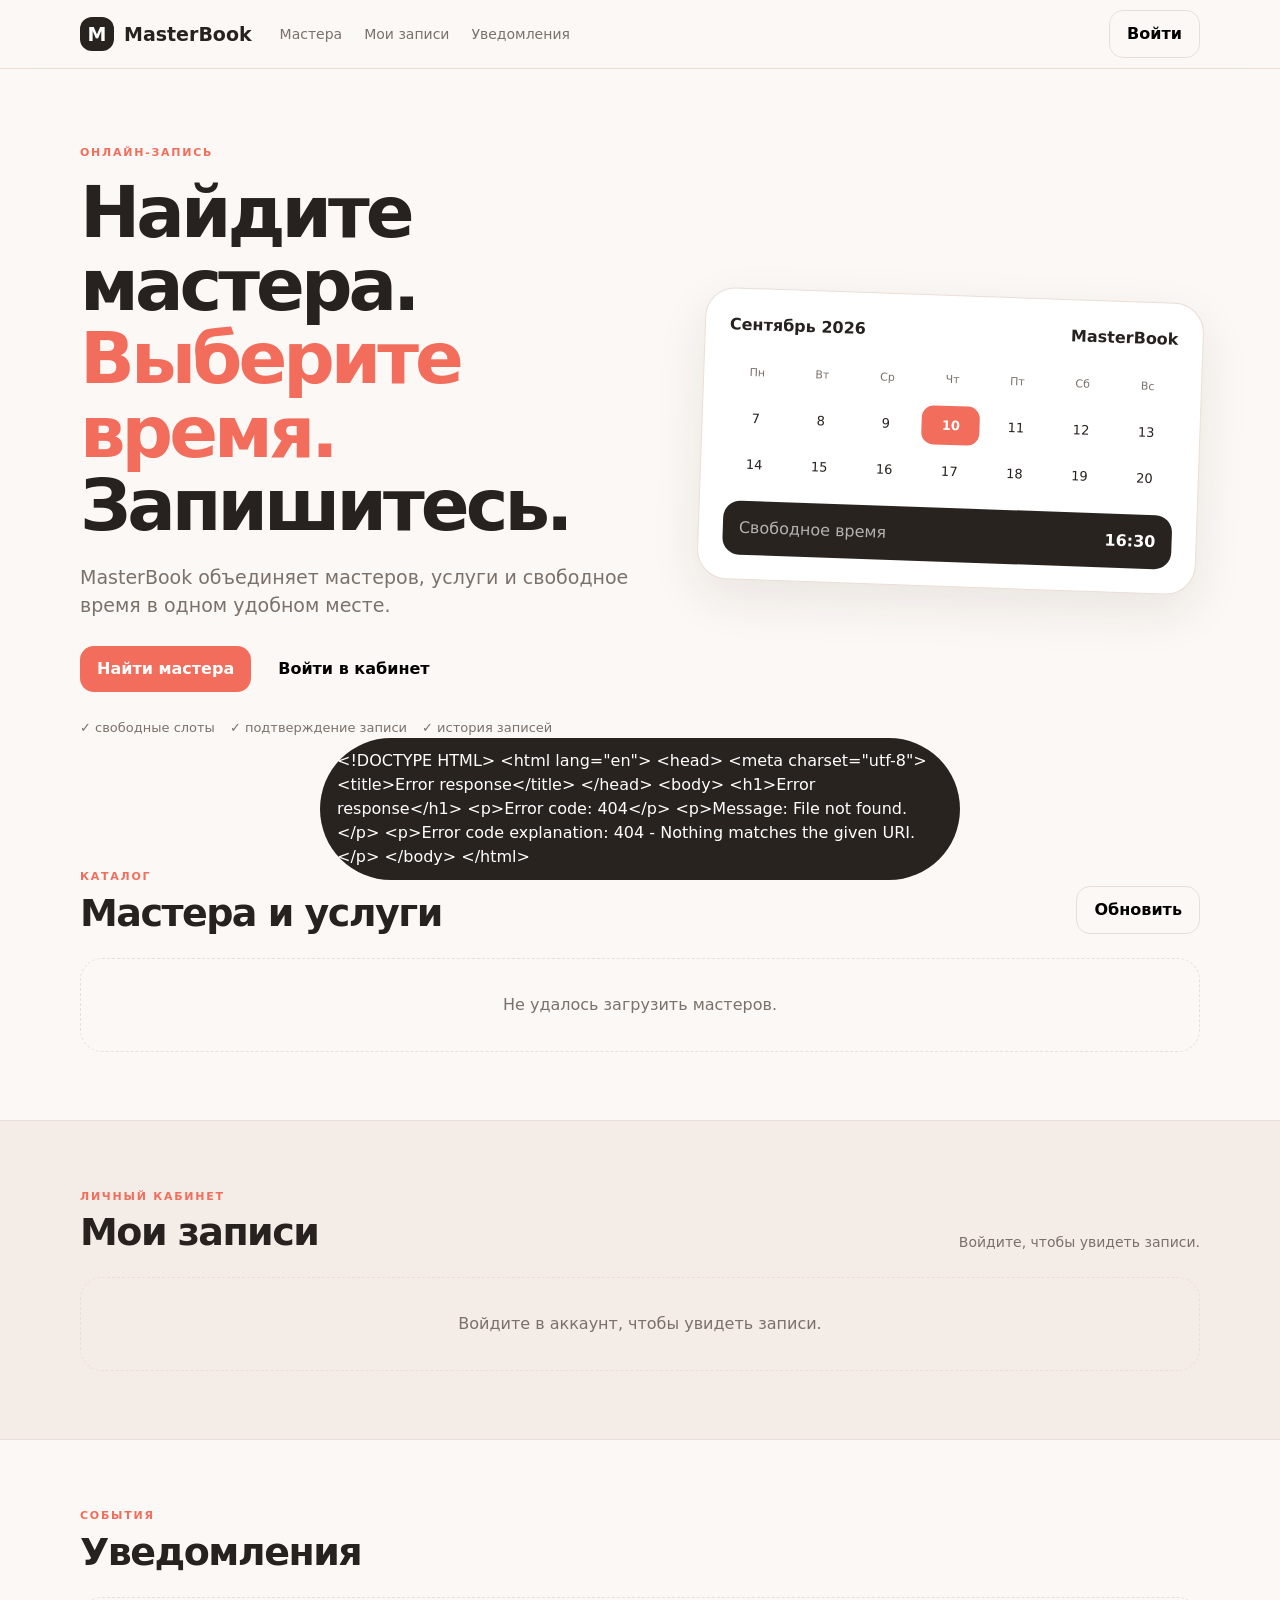
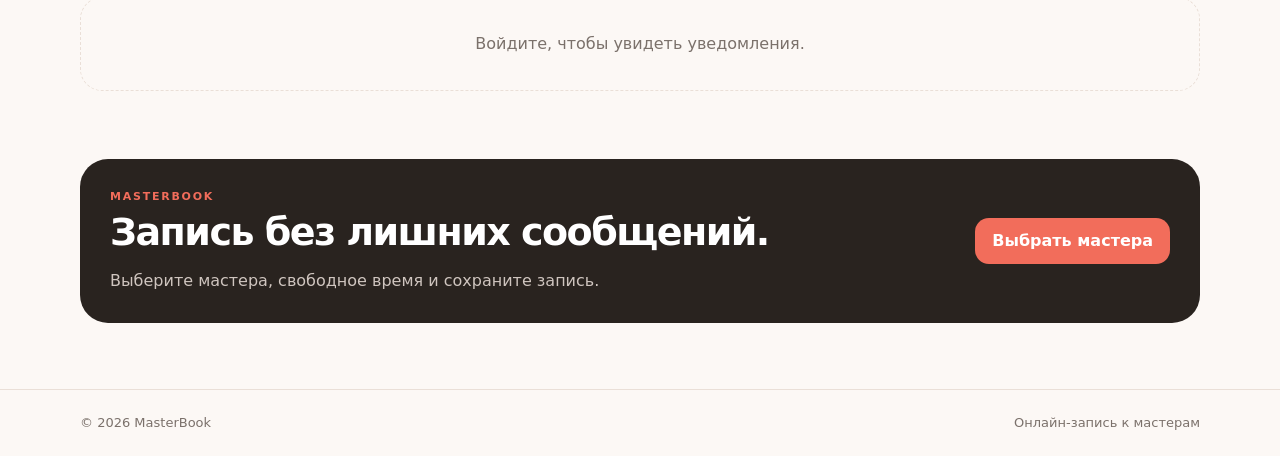
==== backend/web/index.html @ ae5b1d16 "feat(web): add MasterBook client website" ====
<!doctype html>
<html lang="ru">
<head>
<meta charset="utf-8">
<meta name="viewport" content="width=device-width,initial-scale=1">
<meta name="theme-color" content="#f26d5b">
<title>MasterBook — онлайн-запись</title>
<style>
:root{--bg:#fcf8f5;--card:#fff;--ink:#27211f;--muted:#7b716b;--line:#eadfd7;--accent:#f26d5b;--accent2:#dc5647;--dark:#29231f;--soft:#f4ece6;--shadow:0 18px 50px rgba(48,35,27,.09)}
*{box-sizing:border-box}html{scroll-behavior:smooth}body{margin:0;background:var(--bg);color:var(--ink);font-family:Inter,ui-sans-serif,system-ui,-apple-system,Segoe UI,sans-serif;line-height:1.5}button,input{font:inherit}button{cursor:pointer}a{text-decoration:none;color:inherit}
.wrap{width:min(1120px,calc(100% - 32px));margin:auto}.header{position:sticky;top:0;z-index:30;background:rgba(252,248,245,.88);backdrop-filter:blur(15px);border-bottom:1px solid var(--line)}.header-inner{height:68px;display:flex;align-items:center;gap:28px}.brand{display:flex;align-items:center;gap:10px;font-weight:800;font-size:19px}.logo{width:34px;height:34px;border-radius:12px;background:var(--dark);color:#fff;display:grid;place-items:center}.nav{display:flex;gap:22px;color:var(--muted);font-size:14px}.nav a:hover{color:var(--ink)}.header-actions{margin-left:auto;display:flex;align-items:center;gap:10px}.user{font-size:14px;color:var(--muted)}
.btn{border:0;border-radius:14px;padding:11px 17px;font-weight:750;display:inline-flex;justify-content:center;align-items:center;gap:7px;transition:.18s}.primary{background:var(--accent);color:#fff}.primary:hover{background:var(--accent2)}.outline{background:transparent;border:1px solid var(--line)}.outline:hover{background:#fff}.dark{background:var(--dark);color:#fff}.ghost{background:transparent}.wide{width:100%}.hidden{display:none!important}
.hero{display:grid;grid-template-columns:1.05fr .95fr;gap:70px;align-items:center;padding:76px 0 64px}.eyebrow{font-size:11px;font-weight:800;letter-spacing:.16em;text-transform:uppercase;color:var(--accent)}h1{font-size:clamp(44px,6vw,72px);line-height:1.02;letter-spacing:-.055em;margin:14px 0 20px}.hero h1 span{color:var(--accent)}.lead{font-size:19px;color:var(--muted);max-width:620px}.actions{display:flex;gap:10px;flex-wrap:wrap;margin:26px 0}.checks{display:flex;gap:15px;flex-wrap:wrap;color:var(--muted);font-size:13px}.hero-card{background:var(--card);border:1px solid var(--line);border-radius:30px;padding:24px;box-shadow:var(--shadow);transform:rotate(2deg)}.card-top{display:flex;justify-content:space-between;font-weight:800;margin-bottom:18px}.calendar{display:grid;grid-template-columns:repeat(7,1fr);gap:7px;text-align:center}.calendar div{padding:10px 0;border-radius:12px;font-size:13px}.calendar .head{color:var(--muted);font-size:11px}.calendar .sel{background:var(--accent);color:#fff;font-weight:800}.slot-highlight{display:flex;justify-content:space-between;align-items:center;background:var(--dark);color:#fff;border-radius:17px;padding:15px 16px;margin-top:16px}.slot-highlight span{opacity:.65}
.section{padding:68px 0}.soft{background:var(--soft);border-block:1px solid var(--line)}.section-head{display:flex;justify-content:space-between;align-items:end;gap:16px;margin-bottom:24px}h2{font-size:38px;line-height:1.08;letter-spacing:-.04em;margin:7px 0 0}.muted{color:var(--muted);font-size:14px}.masters{display:grid;grid-template-columns:repeat(3,1fr);gap:16px}.master{background:var(--card);border:1px solid var(--line);border-radius:24px;padding:20px;box-shadow:0 5px 20px rgba(48,35,27,.04)}.master-head{display:flex;gap:13px;align-items:center}.avatar{width:54px;height:54px;border-radius:17px;background:var(--soft);display:grid;place-items:center;font-weight:800;font-size:18px}.master-name{font-weight:800;font-size:18px}.service{display:flex;justify-content:space-between;gap:12px;align-items:center;padding:13px 0;border-top:1px solid var(--line);margin-top:10px}.service:first-of-type{margin-top:18px}.service small{display:block;color:var(--muted)}.loading,.empty{padding:34px;text-align:center;border:1px dashed var(--line);border-radius:22px;color:var(--muted);grid-column:1/-1}.list{display:grid;gap:12px}.item{background:var(--card);border:1px solid var(--line);border-radius:20px;padding:17px 19px}.item-row{display:flex;justify-content:space-between;gap:12px;align-items:start}.status{border-radius:999px;padding:6px 10px;background:#f2eee9;font-size:12px;font-weight:800}.status.pending{background:#fff1cb;color:#846100}.status.confirmed{background:#e6f5eb;color:#2a6b42}.status.cancelled{background:#f8e1dd;color:#98463a}.status.completed{background:#e7edf5;color:#44566a}
.cta{display:flex;justify-content:space-between;align-items:center;gap:18px;padding:30px;border-radius:28px;background:var(--dark);color:#fff;margin-bottom:66px}.cta p{color:#cfc5bf;margin-bottom:0}.footer{border-top:1px solid var(--line);padding:23px 0;color:var(--muted);font-size:13px}.footer-inner{display:flex;justify-content:space-between}
.modal{position:fixed;inset:0;z-index:80;display:grid;place-items:center;padding:18px}.backdrop{position:absolute;inset:0;background:rgba(39,30,24,.45);backdrop-filter:blur(7px)}.dialog{position:relative;z-index:1;width:min(100%,520px);max-height:90vh;overflow:auto;background:#fff;border-radius:28px;padding:27px;box-shadow:0 30px 90px rgba(0,0,0,.22)}.close{position:absolute;right:15px;top:10px;border:0;background:transparent;font-size:28px;color:var(--muted)}.dialog h2{font-size:33px}.tabs{display:grid;grid-template-columns:1fr 1fr;gap:5px;padding:5px;background:var(--soft);border-radius:14px;margin:18px 0}.tab{border:0;background:transparent;padding:9px;border-radius:10px;font-weight:700;color:var(--muted)}.tab.active{background:#fff;color:var(--ink);box-shadow:0 2px 10px rgba(0,0,0,.05)}form{display:grid;gap:13px}label{display:grid;gap:6px;font-size:13px;font-weight:700}input{border:1px solid var(--line);padding:12px 13px;border-radius:13px;outline:none}input:focus{border-color:#e0a69e;box-shadow:0 0 0 4px rgba(242,109,91,.1)}.error{min-height:20px;color:#b54d41;font-size:13px;margin:0}.summary{display:grid;grid-template-columns:1fr 1fr 1fr;gap:9px;padding:13px;border-radius:17px;background:var(--soft);margin:18px 0}.summary div{display:grid;gap:3px}.summary span{font-size:10px;text-transform:uppercase;letter-spacing:.08em;color:var(--muted)}.summary strong{font-size:13px}.slots{display:grid;grid-template-columns:repeat(4,1fr);gap:8px;margin:12px 0 16px}.slot{border:1px solid var(--line);background:#fff;border-radius:11px;padding:10px 7px;font-weight:700}.slot.selected{background:var(--accent);color:#fff;border-color:var(--accent)}
.toast{position:fixed;z-index:100;bottom:20px;left:50%;transform:translate(-50%,20px);opacity:0;background:var(--dark);color:#fff;padding:11px 17px;border-radius:999px;transition:.2s;pointer-events:none}.toast.show{opacity:1;transform:translate(-50%,0)}
@media(max-width:900px){.hero{grid-template-columns:1fr;gap:30px}.masters{grid-template-columns:1fr 1fr}.nav{display:none}}
@media(max-width:620px){.wrap{width:min(100% - 22px,1120px)}.header-inner{height:60px}.hero{padding:45px 0}.hero h1{font-size:45px}.section{padding:54px 0}.masters{grid-template-columns:1fr}.section-head{align-items:start;flex-direction:column}h2{font-size:33px}.summary{grid-template-columns:1fr}.slots{grid-template-columns:repeat(3,1fr)}.cta{flex-direction:column;align-items:start}.footer-inner{flex-direction:column;gap:7px}}
</style>
</head>
<body>
<header class="header">
  <div class="wrap header-inner">
    <a class="brand" href="#"><span class="logo">M</span><span>MasterBook</span></a>
    <nav class="nav"><a href="#masters">Мастера</a><a href="#appointments">Мои записи</a><a href="#notifications">Уведомления</a></nav>
    <div class="header-actions"><span id="user" class="user hidden"></span><button id="login" class="btn outline">Войти</button><button id="logout" class="btn dark hidden">Выйти</button></div>
  </div>
</header>

<main>
<section class="wrap hero">
  <div>
    <div class="eyebrow">онлайн-запись</div>
    <h1>Найдите мастера. <span>Выберите время.</span> Запишитесь.</h1>
    <p class="lead">MasterBook объединяет мастеров, услуги и свободное время в одном удобном месте.</p>
    <div class="actions"><a class="btn primary" href="#masters">Найти мастера</a><button id="heroAuth" class="btn ghost">Войти в кабинет</button></div>
    <div class="checks"><span>✓ свободные слоты</span><span>✓ подтверждение записи</span><span>✓ история записей</span></div>
  </div>
  <div class="hero-card">
    <div class="card-top"><span>Сентябрь 2026</span><span>MasterBook</span></div>
    <div class="calendar">
      <div class="head">Пн</div><div class="head">Вт</div><div class="head">Ср</div><div class="head">Чт</div><div class="head">Пт</div><div class="head">Сб</div><div class="head">Вс</div>
      <div>7</div><div>8</div><div>9</div><div class="sel">10</div><div>11</div><div>12</div><div>13</div>
      <div>14</div><div>15</div><div>16</div><div>17</div><div>18</div><div>19</div><div>20</div>
    </div>
    <div class="slot-highlight"><span>Свободное время</span><strong>16:30</strong></div>
  </div>
</section>

<section id="masters" class="section wrap">
  <div class="section-head"><div><div class="eyebrow">каталог</div><h2>Мастера и услуги</h2></div><button id="refresh" class="btn outline">Обновить</button></div>
  <div id="mastersGrid" class="masters"><div class="loading">Загрузка мастеров…</div></div>
</section>

<section id="appointments" class="section soft">
  <div class="wrap"><div class="section-head"><div><div class="eyebrow">личный кабинет</div><h2>Мои записи</h2></div><span id="appointmentHint" class="muted">Войдите, чтобы увидеть записи.</span></div>
  <div id="appointmentsList" class="list"></div></div>
</section>

<section id="notifications" class="section wrap">
  <div class="section-head"><div><div class="eyebrow">события</div><h2>Уведомления</h2></div></div>
  <div id="notificationsList" class="list"></div>
</section>

<section class="wrap cta"><div><div class="eyebrow">MasterBook</div><h2>Запись без лишних сообщений.</h2><p>Выберите мастера, свободное время и сохраните запись.</p></div><a class="btn primary" href="#masters">Выбрать мастера</a></section>
</main>
<footer class="footer"><div class="wrap footer-inner"><span>© 2026 MasterBook</span><span>Онлайн-запись к мастерам</span></div></footer>

<div id="authModal" class="modal hidden"><div class="backdrop" data-close></div><div class="dialog">
<button class="close" data-close>×</button><div class="eyebrow">личный кабинет</div><h2 id="authTitle">Вход в MasterBook</h2>
<div class="tabs"><button class="tab active" data-tab="login">Войти</button><button class="tab" data-tab="register">Регистрация</button></div>
<form id="loginForm"><label>Email<input name="email" type="email" required></label><label>Пароль<input name="password" type="password" required></label><p id="loginError" class="error"></p><button class="btn primary wide">Войти</button></form>
<form id="registerForm" class="hidden"><label>Имя<input name="name" required></label><label>Email<input name="email" type="email" required></label><label>Пароль<input name="password" type="password" minlength="8" required></label><p id="registerError" class="error"></p><button class="btn primary wide">Создать аккаунт</button></form>
</div></div>

<div id="bookingModal" class="modal hidden"><div class="backdrop" data-close></div><div class="dialog">
<button class="close" data-close>×</button><div class="eyebrow">новая запись</div><h2>Выберите время</h2>
<div class="summary"><div><span>Мастер</span><strong id="bMaster"></strong></div><div><span>Услуга</span><strong id="bService"></strong></div><div><span>Цена</span><strong id="bPrice"></strong></div></div>
<label>Дата<input id="bDate" type="date"></label><div class="section-head" style="margin:18px 0 8px"><strong>Свободное время</strong><span id="bState" class="muted"></span></div>
<div id="slots" class="slots"></div><p id="bookingError" class="error"></p><button id="book" class="btn primary wide" disabled>Записаться</button>
</div></div>
<div id="toast" class="toast"></div>

<script>
const state={token:localStorage.getItem("mb_token")||"",user:JSON.parse(localStorage.getItem("mb_user")||"null"),masters:[],booking:null,slot:null};
const $=id=>document.getElementById(id);
function toast(msg){const x=$("toast");x.textContent=msg;x.classList.add("show");clearTimeout(toast.t);toast.t=setTimeout(()=>x.classList.remove("show"),2400)}
function esc(v){return String(v??"").replace(/[&<>"']/g,c=>({"&":"&amp;","<":"&lt;",">":"&gt;",'"':"&quot;","'":"&#039;"}[c]))}
function money(v){return new Intl.NumberFormat("ru-RU",{maximumFractionDigits:0}).format(Number(v||0))+" ₽"}
function initials(n){return String(n||"?").trim().split(/\s+/).map(x=>x[0]).slice(0,2).join("").toUpperCase()}
function fmt(v){return new Intl.DateTimeFormat("ru-RU",{day:"2-digit",month:"long",hour:"2-digit",minute:"2-digit"}).format(new Date(v))}
function status(v){return ({pending:"Ожидает подтверждения",confirmed:"Подтверждена",cancelled:"Отменена",completed:"Завершена"}[v]||v)}
async function api(path,opt={}){const headers={...(opt.headers||{})};if(opt.body)headers["Content-Type"]="application/json";if(state.token)headers.Authorization="Bearer "+state.token;const r=await fetch("/api/v1"+path,{...opt,headers});const t=await r.text();let d=null;try{d=t?JSON.parse(t):null}catch{}if(!r.ok)throw new Error(d?.error||t||"Ошибка");return d}
function modal(id,on=true){$(id).classList.toggle("hidden",!on)}
function authTab(tab){document.querySelectorAll("[data-tab]").forEach(b=>b.classList.toggle("active",b.dataset.tab===tab));$("loginForm").classList.toggle("hidden",tab!=="login");$("registerForm").classList.toggle("hidden",tab!=="register");$("authTitle").textContent=tab==="login"?"Вход в MasterBook":"Создание аккаунта"}
function session(token,user){state.token=token||"";state.user=user||null;if(token)localStorage.setItem("mb_token",token);else localStorage.removeItem("mb_token");if(user)localStorage.setItem("mb_user",JSON.stringify(user));else localStorage.removeItem("mb_user");renderHeader()}
function logout(){session("",null);renderAppointments();renderNotifications();toast("Вы вышли из аккаунта")}
function renderHeader(){const ok=!!(state.token&&state.user);$("login").classList.toggle("hidden",ok);$("heroAuth").classList.toggle("hidden",ok);$("logout").classList.toggle("hidden",!ok);$("user").classList.toggle("hidden",!ok);$("user").textContent=ok?state.user.name:"";$("appointmentHint").textContent=ok?"История ваших записей с текущим статусом.":"Войдите, чтобы увидеть записи."}
async function restore(){if(!state.token)return;try{const u=await api("/me");session(state.token,u)}catch{logout()}}
async function loadMasters(){const g=$("mastersGrid");g.innerHTML='<div class="loading">Загрузка мастеров…</div>';try{const ms=await api("/masters");state.masters=await Promise.all(ms.map(async m=>({...m,services:await api("/masters/"+m.id+"/services")})));if(!state.masters.length){g.innerHTML='<div class="empty">Мастеров пока нет.</div>';return}g.innerHTML=state.masters.map(m=>`<article class="master"><div class="master-head"><div class="avatar">${initials(m.name)}</div><div><div class="master-name">${esc(m.name)}</div><div class="muted">${esc(m.description||"Мастер")}</div></div></div>${m.services.map(s=>`<div class="service"><div><strong>${esc(s.name)}</strong><small>${s.duration_minutes} мин · ${money(s.price)}</small></div><button class="btn outline" data-master="${m.id}" data-service="${s.id}">Выбрать</button></div>`).join("")}</article>`).join("")}catch(e){g.innerHTML='<div class="loading">Не удалось загрузить мастеров.</div>';toast(e.message)}}
function today(){const d=new Date();return d.toISOString().slice(0,10)}
async function openBooking(mid,sid){if(!state.token){authTab("login");modal("authModal");toast("Сначала войдите или зарегистрируйтесь");return}const m=state.masters.find(x=>Number(x.id)===Number(mid));const s=m?.services?.find(x=>Number(x.id)===Number(sid));if(!m||!s)return;state.booking={m,s};state.slot=null;$("bMaster").textContent=m.name;$("bService").textContent=s.name;$("bPrice").textContent=money(s.price);$("bookingError").textContent="";$("bDate").min=today();$("bDate").value=today();$("book").disabled=true;modal("bookingModal");await loadSlots()}
async function loadSlots(){if(!state.booking)return;state.slot=null;$("book").disabled=true;const date=$("bDate").value;$("bState").textContent="Загрузка…";$("slots").innerHTML='<div class="loading">Загрузка времени…</div>';try{const slots=await api("/masters/"+state.booking.m.id+"/availability?date="+encodeURIComponent(date));$("bState").textContent=date;if(!slots.length){$("slots").innerHTML='<div class="empty">На эту дату свободных слотов нет.</div>';return}$("slots").innerHTML=slots.map(s=>{const d=new Date(s.start_time);const t=d.toLocaleTimeString("ru-RU",{hour:"2-digit",minute:"2-digit"});return`<button class="slot" data-slot="${s.start_time}">${t}</button>`}).join("")}catch(e){$("bState").textContent="";$("bookingError").textContent=e.message}}
async function book(){if(!state.slot||!state.booking)return;$("book").disabled=true;try{await api("/appointments",{method:"POST",body:JSON.stringify({master_id:Number(state.booking.m.id),service_id:Number(state.booking.s.id),start_time:state.slot})});modal("bookingModal",false);toast("Запись создана");await Promise.all([renderAppointments(),renderNotifications()]);location.hash="appointments"}catch(e){$("bookingError").textContent=e.message}finally{$("book").disabled=!state.slot}}
async function renderAppointments(){const box=$("appointmentsList");if(!state.token){box.innerHTML='<div class="empty">Войдите в аккаунт, чтобы увидеть записи.</div>';return}try{const a=await api("/appointments");if(!a.length){box.innerHTML='<div class="empty">Записей пока нет.</div>';return}box.innerHTML=a.map(x=>`<article class="item"><div class="item-row"><div><strong>${esc(x.service_name)}</strong><div class="muted">${esc(x.master_name)} · ${fmt(x.start_time)}</div></div><span class="status ${esc(x.status)}">${status(x.status)}</span></div>${["pending","confirmed"].includes(x.status)?`<button class="btn outline" style="margin-top:12px" data-cancel="${x.id}">Отменить</button>`:""}</article>`).join("")}catch(e){box.innerHTML='<div class="empty">Не удалось загрузить записи.</div>'}}
async function cancel(id){if(!confirm("Отменить запись?"))return;try{await api("/appointments/"+id+"/cancel",{method:"PATCH"});toast("Запись отменена");await renderAppointments()}catch(e){toast(e.message)}}
async function renderNotifications(){const box=$("notificationsList");if(!state.token){box.innerHTML='<div class="empty">Войдите, чтобы увидеть уведомления.</div>';return}try{const n=await api("/notifications");if(!n.length){box.innerHTML='<div class="empty">Уведомлений нет.</div>';return}box.innerHTML=n.map(x=>`<article class="item" style="${x.is_read?"":"border-color:#efb1a8"}"><div class="item-row"><div><strong>${esc(x.title)}</strong><div class="muted">${fmt(x.created_at)}</div></div></div><p>${esc(x.message)}</p>${x.is_read?"":`<button class="btn outline" data-read="${x.id}">Отметить прочитанным</button>`}</article>`).join("")}catch(e){box.innerHTML='<div class="empty">Не удалось загрузить уведомления.</div>'}}
async function read(id){try{await api("/notifications/"+id+"/read",{method:"PATCH"});renderNotifications()}catch(e){toast(e.message)}}
async function me(token){const r=await fetch("/api/v1/me",{headers:{Authorization:"Bearer "+token}});const d=await r.json();if(!r.ok)throw new Error(d.error||"Ошибка профиля");return d}
async function doLogin(email,password){const d=await api("/auth/login",{method:"POST",body:JSON.stringify({email,password})});session(d.access_token,await me(d.access_token));modal("authModal",false);toast("Вход выполнен");renderAppointments();renderNotifications()}
async function doRegister(name,email,password){await api("/auth/register",{method:"POST",body:JSON.stringify({name,email,password})});await doLogin(email,password)}

document.addEventListener("click",async e=>{const b=e.target.closest("button");if(!b)return;if(b.dataset.close!==undefined){modal("authModal",false);modal("bookingModal",false)}if(b.id==="login"||b.id==="heroAuth"){authTab("login");modal("authModal")}if(b.id==="logout")logout();if(b.dataset.tab)authTab(b.dataset.tab);if(b.id==="refresh")loadMasters();if(b.dataset.master)openBooking(b.dataset.master,b.dataset.service);if(b.dataset.slot){document.querySelectorAll(".slot").forEach(x=>x.classList.remove("selected"));b.classList.add("selected");state.slot=b.dataset.slot;$("book").disabled=false}if(b.dataset.cancel)cancel(b.dataset.cancel);if(b.dataset.read)read(b.dataset.read);});
$("loginForm").addEventListener("submit",async e=>{e.preventDefault();$("loginError").textContent="";const f=new FormData(e.currentTarget);try{await doLogin(String(f.get("email")),String(f.get("password")));e.currentTarget.reset()}catch(x){$("loginError").textContent=x.message}});
$("registerForm").addEventListener("submit",async e=>{e.preventDefault();$("registerError").textContent="";const f=new FormData(e.currentTarget);try{await doRegister(String(f.get("name")),String(f.get("email")),String(f.get("password")));e.currentTarget.reset()}catch(x){$("registerError").textContent=x.message}});
$("bDate").addEventListener("change",loadSlots);$("book").addEventListener("click",book);
window.addEventListener("keydown",e=>{if(e.key==="Escape"){modal("authModal",false);modal("bookingModal",false)}});

(async()=>{renderHeader();await restore();await loadMasters();await Promise.all([renderAppointments(),renderNotifications()])})();
</script>
</body>
</html>
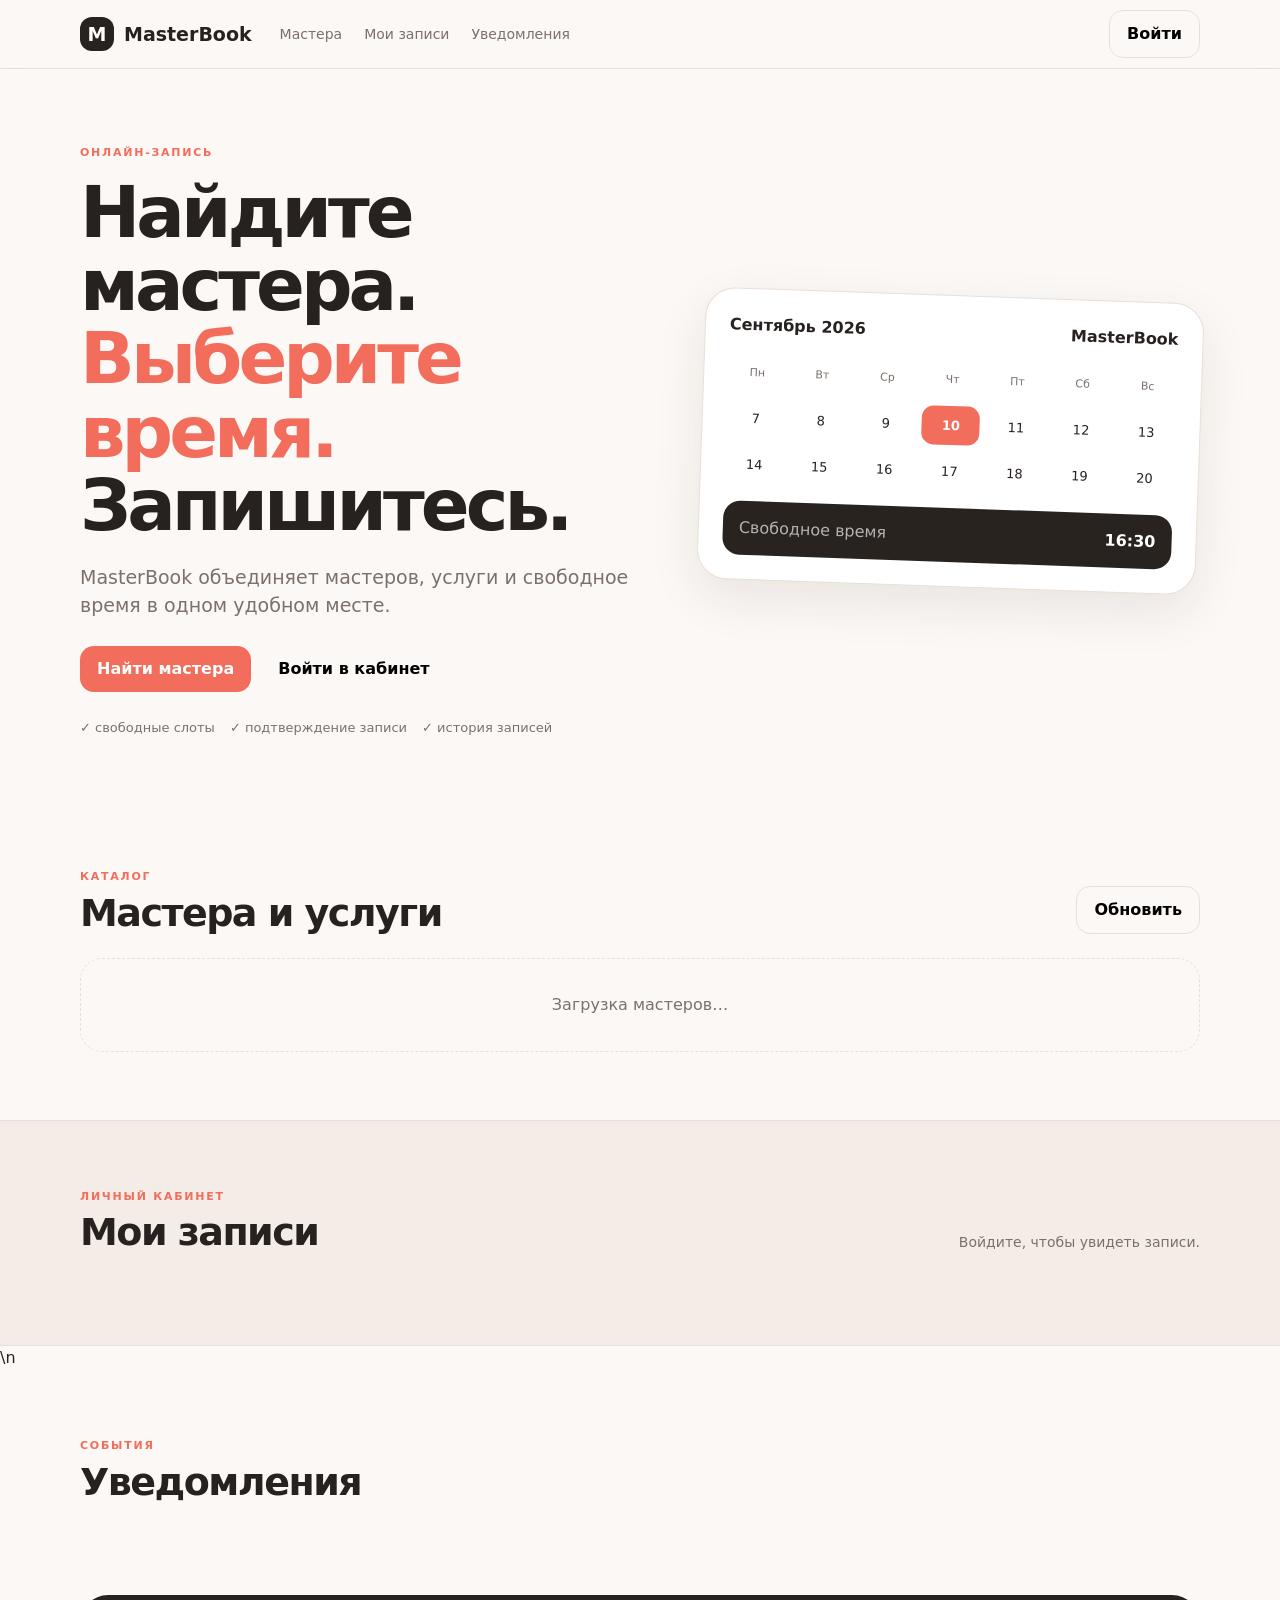
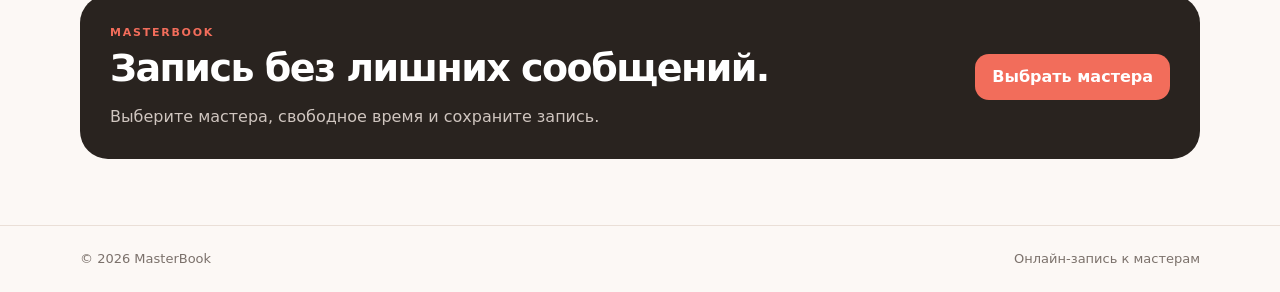
==== commit bd6d3e93: "feat(web): add master cabinet to demo site" ====
--- a/backend/web/index.html
+++ b/backend/web/index.html
@@ -58,7 +58,17 @@
   <div id="appointmentsList" class="list"></div></div>
 </section>
 
-<section id="notifications" class="section wrap">
+
+<section id="masterPanel" class="section soft hidden">
+  <div class="wrap">
+    <div class="section-head">
+      <div><div class="eyebrow">кабинет мастера</div><h2>Записи клиентов</h2></div>
+      <button id="refreshMaster" class="btn outline">Обновить</button>
+    </div>
+    <div id="masterList" class="list"></div>
+  </div>
+</section>
+\n<section id="notifications" class="section wrap">
   <div class="section-head"><div><div class="eyebrow">события</div><h2>Уведомления</h2></div></div>
   <div id="notificationsList" class="list"></div>
 </section>
@@ -96,7 +106,7 @@
 function authTab(tab){document.querySelectorAll("[data-tab]").forEach(b=>b.classList.toggle("active",b.dataset.tab===tab));$("loginForm").classList.toggle("hidden",tab!=="login");$("registerForm").classList.toggle("hidden",tab!=="register");$("authTitle").textContent=tab==="login"?"Вход в MasterBook":"Создание аккаунта"}
 function session(token,user){state.token=token||"";state.user=user||null;if(token)localStorage.setItem("mb_token",token);else localStorage.removeItem("mb_token");if(user)localStorage.setItem("mb_user",JSON.stringify(user));else localStorage.removeItem("mb_user");renderHeader()}
 function logout(){session("",null);renderAppointments();renderNotifications();toast("Вы вышли из аккаунта")}
-function renderHeader(){const ok=!!(state.token&&state.user);$("login").classList.toggle("hidden",ok);$("heroAuth").classList.toggle("hidden",ok);$("logout").classList.toggle("hidden",!ok);$("user").classList.toggle("hidden",!ok);$("user").textContent=ok?state.user.name:"";$("appointmentHint").textContent=ok?"История ваших записей с текущим статусом.":"Войдите, чтобы увидеть записи."}
+function renderHeader(){const ok=!!(state.token&&state.user);$("login").classList.toggle("hidden",ok);$("heroAuth").classList.toggle("hidden",ok);$("logout").classList.toggle("hidden",!ok);$("user").classList.toggle("hidden",!ok);$("user").textContent=ok?state.user.name:"";$("appointmentHint").textContent=ok?"История ваших записей с текущим статусом.":"Войдите, чтобы увидеть записи.";\n$("masterPanel").classList.toggle("hidden",!(ok&&state.user.role==="master"));}
 async function restore(){if(!state.token)return;try{const u=await api("/me");session(state.token,u)}catch{logout()}}
 async function loadMasters(){const g=$("mastersGrid");g.innerHTML='<div class="loading">Загрузка мастеров…</div>';try{const ms=await api("/masters");state.masters=await Promise.all(ms.map(async m=>({...m,services:await api("/masters/"+m.id+"/services")})));if(!state.masters.length){g.innerHTML='<div class="empty">Мастеров пока нет.</div>';return}g.innerHTML=state.masters.map(m=>`<article class="master"><div class="master-head"><div class="avatar">${initials(m.name)}</div><div><div class="master-name">${esc(m.name)}</div><div class="muted">${esc(m.description||"Мастер")}</div></div></div>${m.services.map(s=>`<div class="service"><div><strong>${esc(s.name)}</strong><small>${s.duration_minutes} мин · ${money(s.price)}</small></div><button class="btn outline" data-master="${m.id}" data-service="${s.id}">Выбрать</button></div>`).join("")}</article>`).join("")}catch(e){g.innerHTML='<div class="loading">Не удалось загрузить мастеров.</div>';toast(e.message)}}
 function today(){const d=new Date();return d.toISOString().slice(0,10)}
@@ -105,19 +115,50 @@
 async function book(){if(!state.slot||!state.booking)return;$("book").disabled=true;try{await api("/appointments",{method:"POST",body:JSON.stringify({master_id:Number(state.booking.m.id),service_id:Number(state.booking.s.id),start_time:state.slot})});modal("bookingModal",false);toast("Запись создана");await Promise.all([renderAppointments(),renderNotifications()]);location.hash="appointments"}catch(e){$("bookingError").textContent=e.message}finally{$("book").disabled=!state.slot}}
 async function renderAppointments(){const box=$("appointmentsList");if(!state.token){box.innerHTML='<div class="empty">Войдите в аккаунт, чтобы увидеть записи.</div>';return}try{const a=await api("/appointments");if(!a.length){box.innerHTML='<div class="empty">Записей пока нет.</div>';return}box.innerHTML=a.map(x=>`<article class="item"><div class="item-row"><div><strong>${esc(x.service_name)}</strong><div class="muted">${esc(x.master_name)} · ${fmt(x.start_time)}</div></div><span class="status ${esc(x.status)}">${status(x.status)}</span></div>${["pending","confirmed"].includes(x.status)?`<button class="btn outline" style="margin-top:12px" data-cancel="${x.id}">Отменить</button>`:""}</article>`).join("")}catch(e){box.innerHTML='<div class="empty">Не удалось загрузить записи.</div>'}}
 async function cancel(id){if(!confirm("Отменить запись?"))return;try{await api("/appointments/"+id+"/cancel",{method:"PATCH"});toast("Запись отменена");await renderAppointments()}catch(e){toast(e.message)}}
+async function renderMasterAppointments(){
+  const panel=$("masterPanel"),box=$("masterList");
+  if(!(state.token&&state.user&&state.user.role==="master")){panel.classList.add("hidden");return}
+  panel.classList.remove("hidden");
+  box.innerHTML='<div class="empty">Загрузка записей…</div>';
+  try{
+    const items=await api("/master/appointments");
+    if(!items.length){box.innerHTML='<div class="empty">Новых записей нет.</div>';return}
+    box.innerHTML=items.map(x=>`<article class="item">
+      <div class="item-row">
+        <div>
+          <strong>${esc(x.service_name)}</strong>
+          <div class="muted">${esc(x.client_name)} · ${esc(x.client_email)}</div>
+          <div class="muted">${fmt(x.start_time)}</div>
+        </div>
+        <span class="status ${esc(x.status)}">${status(x.status)}</span>
+      </div>
+      <div style="display:flex;gap:8px;flex-wrap:wrap;margin-top:12px">
+        ${x.status==="pending"?`<button class="btn primary" data-master-action="confirm" data-id="${x.id}">Подтвердить</button><button class="btn outline" data-master-action="cancel" data-id="${x.id}">Отменить</button>`:""}
+        ${x.status==="confirmed"?`<button class="btn dark" data-master-action="complete" data-id="${x.id}">Завершить</button><button class="btn outline" data-master-action="cancel" data-id="${x.id}">Отменить</button>`:""}
+      </div>
+    </article>`).join("")
+  }catch(e){box.innerHTML='<div class="empty">Не удалось загрузить записи.</div>';toast(e.message)}
+}
+async function masterAction(action,id){
+  try{
+    await api("/master/appointments/"+id+"/"+action,{method:"PATCH"});
+    toast(action==="confirm"?"Запись подтверждена":action==="complete"?"Запись завершена":"Запись отменена");
+    await Promise.all([renderMasterAppointments(),renderNotifications(),renderAppointments()]);
+  }catch(e){toast(e.message)}
+}
 async function renderNotifications(){const box=$("notificationsList");if(!state.token){box.innerHTML='<div class="empty">Войдите, чтобы увидеть уведомления.</div>';return}try{const n=await api("/notifications");if(!n.length){box.innerHTML='<div class="empty">Уведомлений нет.</div>';return}box.innerHTML=n.map(x=>`<article class="item" style="${x.is_read?"":"border-color:#efb1a8"}"><div class="item-row"><div><strong>${esc(x.title)}</strong><div class="muted">${fmt(x.created_at)}</div></div></div><p>${esc(x.message)}</p>${x.is_read?"":`<button class="btn outline" data-read="${x.id}">Отметить прочитанным</button>`}</article>`).join("")}catch(e){box.innerHTML='<div class="empty">Не удалось загрузить уведомления.</div>'}}
 async function read(id){try{await api("/notifications/"+id+"/read",{method:"PATCH"});renderNotifications()}catch(e){toast(e.message)}}
 async function me(token){const r=await fetch("/api/v1/me",{headers:{Authorization:"Bearer "+token}});const d=await r.json();if(!r.ok)throw new Error(d.error||"Ошибка профиля");return d}
-async function doLogin(email,password){const d=await api("/auth/login",{method:"POST",body:JSON.stringify({email,password})});session(d.access_token,await me(d.access_token));modal("authModal",false);toast("Вход выполнен");renderAppointments();renderNotifications()}
+async function doLogin(email,password){const d=await api("/auth/login",{method:"POST",body:JSON.stringify({email,password})});session(d.access_token,await me(d.access_token));modal("authModal",false);toast("Вход выполнен");renderAppointments();renderNotifications();renderMasterAppointments()}
 async function doRegister(name,email,password){await api("/auth/register",{method:"POST",body:JSON.stringify({name,email,password})});await doLogin(email,password)}
 
-document.addEventListener("click",async e=>{const b=e.target.closest("button");if(!b)return;if(b.dataset.close!==undefined){modal("authModal",false);modal("bookingModal",false)}if(b.id==="login"||b.id==="heroAuth"){authTab("login");modal("authModal")}if(b.id==="logout")logout();if(b.dataset.tab)authTab(b.dataset.tab);if(b.id==="refresh")loadMasters();if(b.dataset.master)openBooking(b.dataset.master,b.dataset.service);if(b.dataset.slot){document.querySelectorAll(".slot").forEach(x=>x.classList.remove("selected"));b.classList.add("selected");state.slot=b.dataset.slot;$("book").disabled=false}if(b.dataset.cancel)cancel(b.dataset.cancel);if(b.dataset.read)read(b.dataset.read);});
+document.addEventListener("click",async e=>{const b=e.target.closest("button");if(!b)return;if(b.dataset.close!==undefined){modal("authModal",false);modal("bookingModal",false)}if(b.id==="login"||b.id==="heroAuth"){authTab("login");modal("authModal")}if(b.id==="logout")logout();if(b.dataset.tab)authTab(b.dataset.tab);if(b.id==="refresh")loadMasters();if(b.dataset.master)openBooking(b.dataset.master,b.dataset.service);if(b.dataset.slot){document.querySelectorAll(".slot").forEach(x=>x.classList.remove("selected"));b.classList.add("selected");state.slot=b.dataset.slot;$("book").disabled=false}if(b.dataset.cancel)cancel(b.dataset.cancel);if(b.dataset.read)read(b.dataset.read);if(b.dataset.masterAction)masterAction(b.dataset.masterAction,b.dataset.id);if(b.id==="refreshMaster")renderMasterAppointments();});
 $("loginForm").addEventListener("submit",async e=>{e.preventDefault();$("loginError").textContent="";const f=new FormData(e.currentTarget);try{await doLogin(String(f.get("email")),String(f.get("password")));e.currentTarget.reset()}catch(x){$("loginError").textContent=x.message}});
 $("registerForm").addEventListener("submit",async e=>{e.preventDefault();$("registerError").textContent="";const f=new FormData(e.currentTarget);try{await doRegister(String(f.get("name")),String(f.get("email")),String(f.get("password")));e.currentTarget.reset()}catch(x){$("registerError").textContent=x.message}});
 $("bDate").addEventListener("change",loadSlots);$("book").addEventListener("click",book);
 window.addEventListener("keydown",e=>{if(e.key==="Escape"){modal("authModal",false);modal("bookingModal",false)}});
 
-(async()=>{renderHeader();await restore();await loadMasters();await Promise.all([renderAppointments(),renderNotifications()])})();
+(async()=>{renderHeader();await restore();await loadMasters();await Promise.all([renderAppointments(),renderNotifications(),renderMasterAppointments()])})();
 </script>
 </body>
 </html>
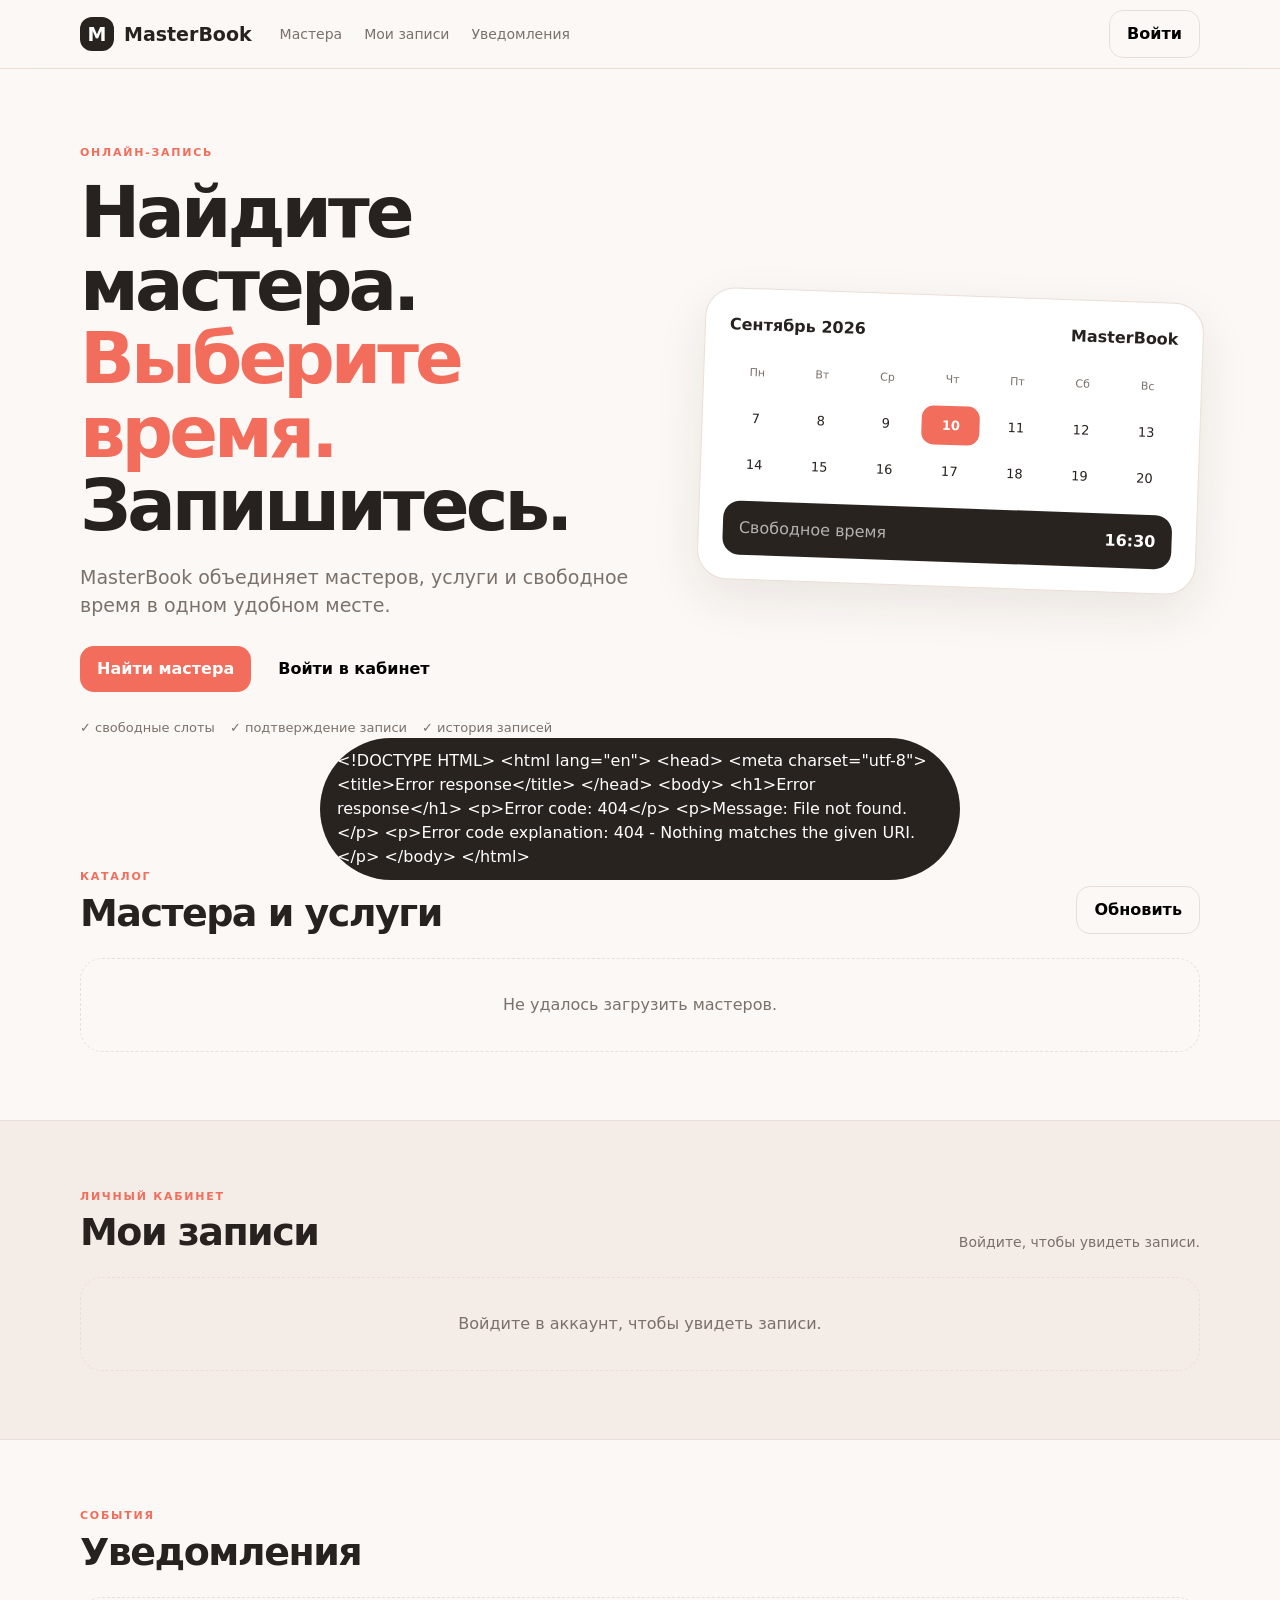
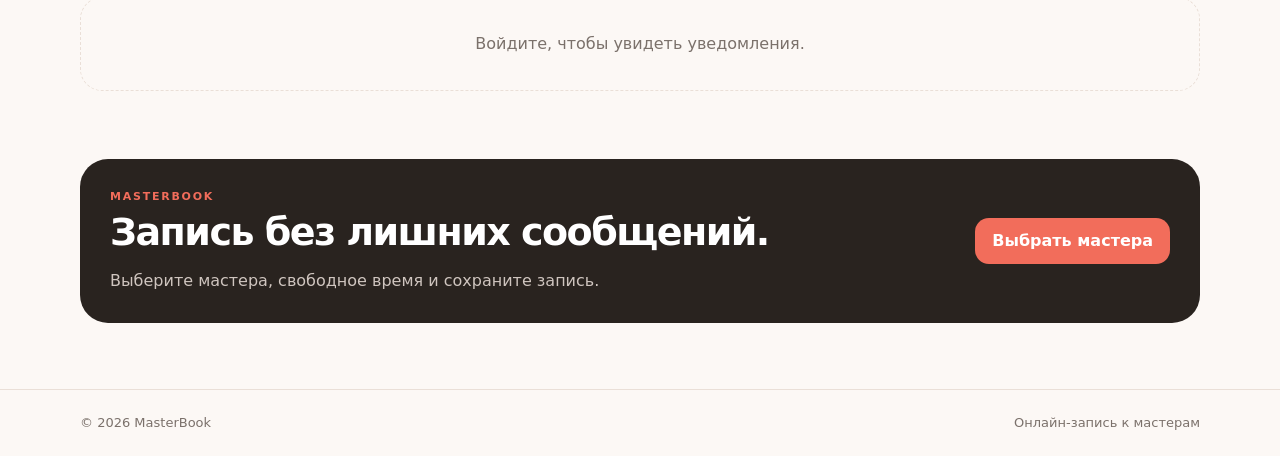
==== commit ed4cfb05: "fix(web): repair browser script syntax" ====
--- a/backend/web/index.html
+++ b/backend/web/index.html
@@ -68,7 +68,8 @@
     <div id="masterList" class="list"></div>
   </div>
 </section>
-\n<section id="notifications" class="section wrap">
+
+<section id="notifications" class="section wrap">
   <div class="section-head"><div><div class="eyebrow">события</div><h2>Уведомления</h2></div></div>
   <div id="notificationsList" class="list"></div>
 </section>
@@ -106,7 +107,8 @@
 function authTab(tab){document.querySelectorAll("[data-tab]").forEach(b=>b.classList.toggle("active",b.dataset.tab===tab));$("loginForm").classList.toggle("hidden",tab!=="login");$("registerForm").classList.toggle("hidden",tab!=="register");$("authTitle").textContent=tab==="login"?"Вход в MasterBook":"Создание аккаунта"}
 function session(token,user){state.token=token||"";state.user=user||null;if(token)localStorage.setItem("mb_token",token);else localStorage.removeItem("mb_token");if(user)localStorage.setItem("mb_user",JSON.stringify(user));else localStorage.removeItem("mb_user");renderHeader()}
 function logout(){session("",null);renderAppointments();renderNotifications();toast("Вы вышли из аккаунта")}
-function renderHeader(){const ok=!!(state.token&&state.user);$("login").classList.toggle("hidden",ok);$("heroAuth").classList.toggle("hidden",ok);$("logout").classList.toggle("hidden",!ok);$("user").classList.toggle("hidden",!ok);$("user").textContent=ok?state.user.name:"";$("appointmentHint").textContent=ok?"История ваших записей с текущим статусом.":"Войдите, чтобы увидеть записи.";\n$("masterPanel").classList.toggle("hidden",!(ok&&state.user.role==="master"));}
+function renderHeader(){const ok=!!(state.token&&state.user);$("login").classList.toggle("hidden",ok);$("heroAuth").classList.toggle("hidden",ok);$("logout").classList.toggle("hidden",!ok);$("user").classList.toggle("hidden",!ok);$("user").textContent=ok?state.user.name:"";$("appointmentHint").textContent=ok?"История ваших записей с текущим статусом.":"Войдите, чтобы увидеть записи.";
+$("masterPanel").classList.toggle("hidden",!(ok&&state.user.role==="master"));}
 async function restore(){if(!state.token)return;try{const u=await api("/me");session(state.token,u)}catch{logout()}}
 async function loadMasters(){const g=$("mastersGrid");g.innerHTML='<div class="loading">Загрузка мастеров…</div>';try{const ms=await api("/masters");state.masters=await Promise.all(ms.map(async m=>({...m,services:await api("/masters/"+m.id+"/services")})));if(!state.masters.length){g.innerHTML='<div class="empty">Мастеров пока нет.</div>';return}g.innerHTML=state.masters.map(m=>`<article class="master"><div class="master-head"><div class="avatar">${initials(m.name)}</div><div><div class="master-name">${esc(m.name)}</div><div class="muted">${esc(m.description||"Мастер")}</div></div></div>${m.services.map(s=>`<div class="service"><div><strong>${esc(s.name)}</strong><small>${s.duration_minutes} мин · ${money(s.price)}</small></div><button class="btn outline" data-master="${m.id}" data-service="${s.id}">Выбрать</button></div>`).join("")}</article>`).join("")}catch(e){g.innerHTML='<div class="loading">Не удалось загрузить мастеров.</div>';toast(e.message)}}
 function today(){const d=new Date();return d.toISOString().slice(0,10)}
